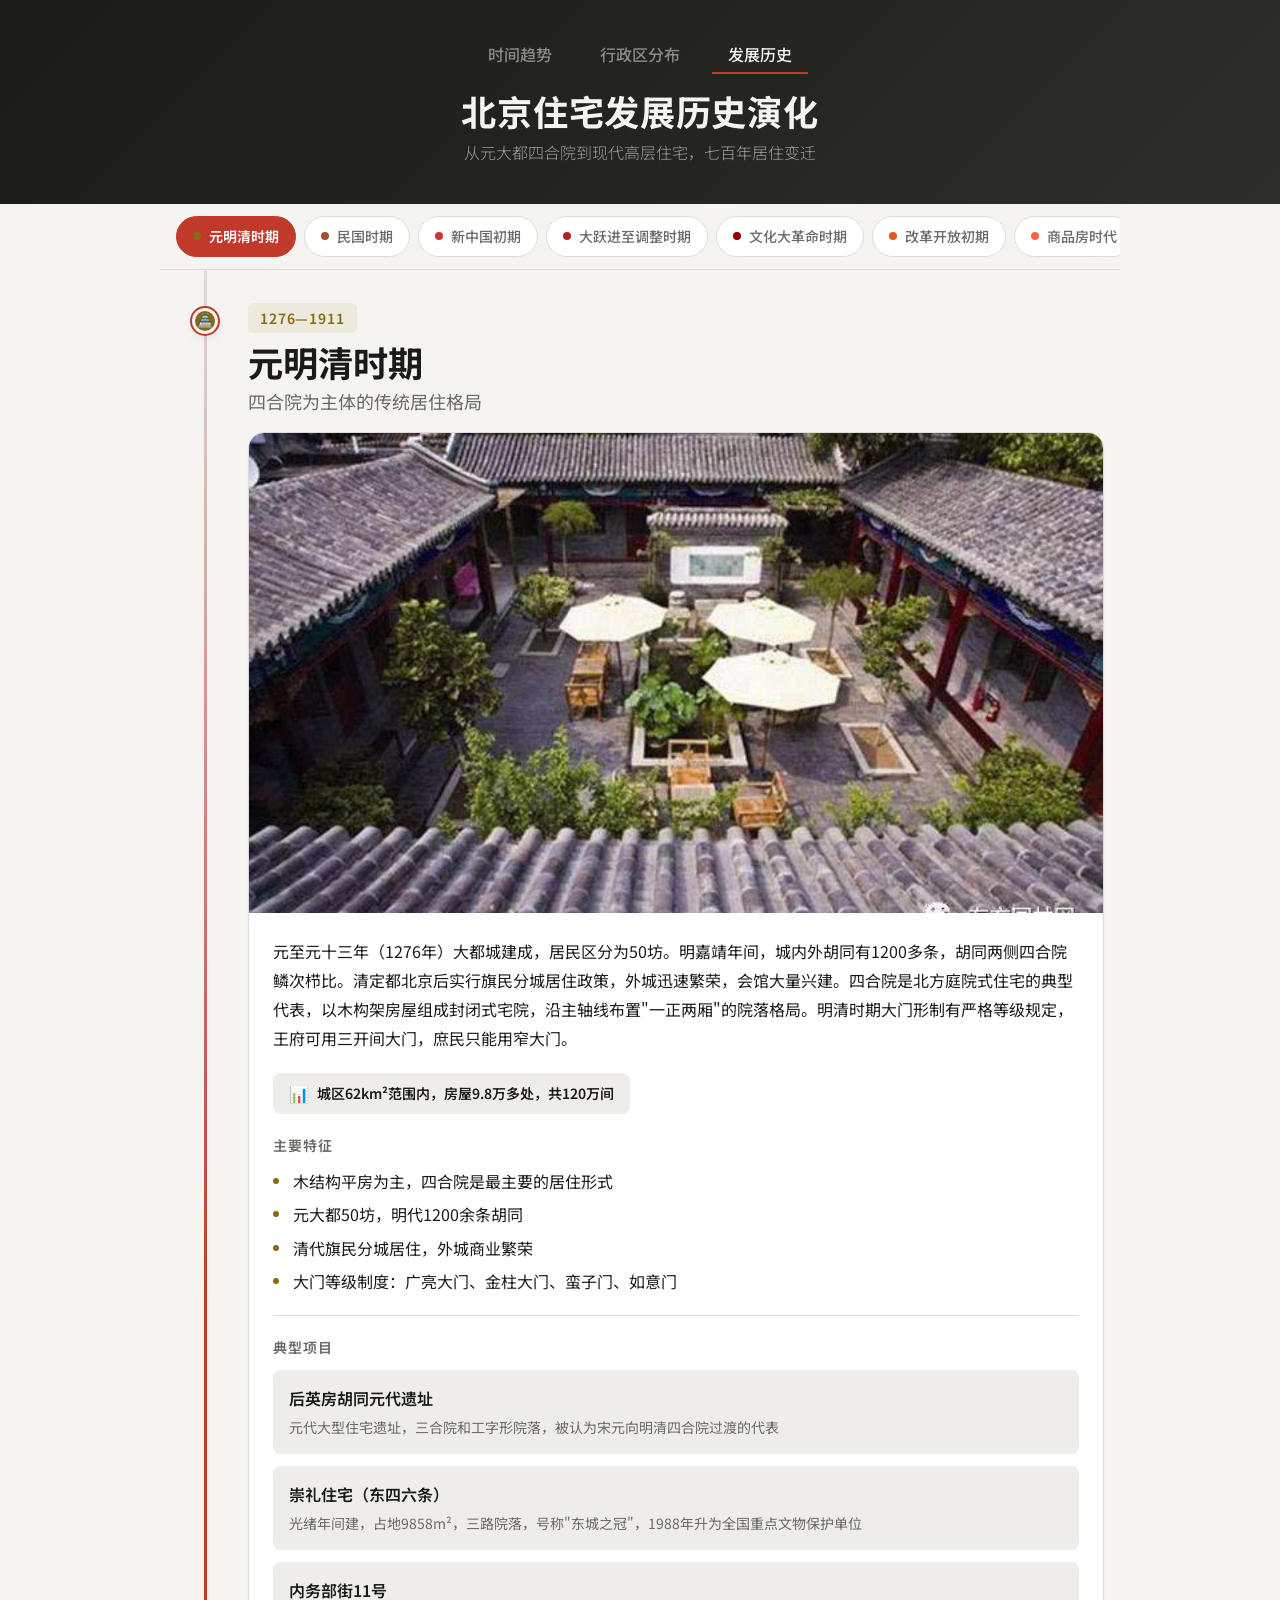
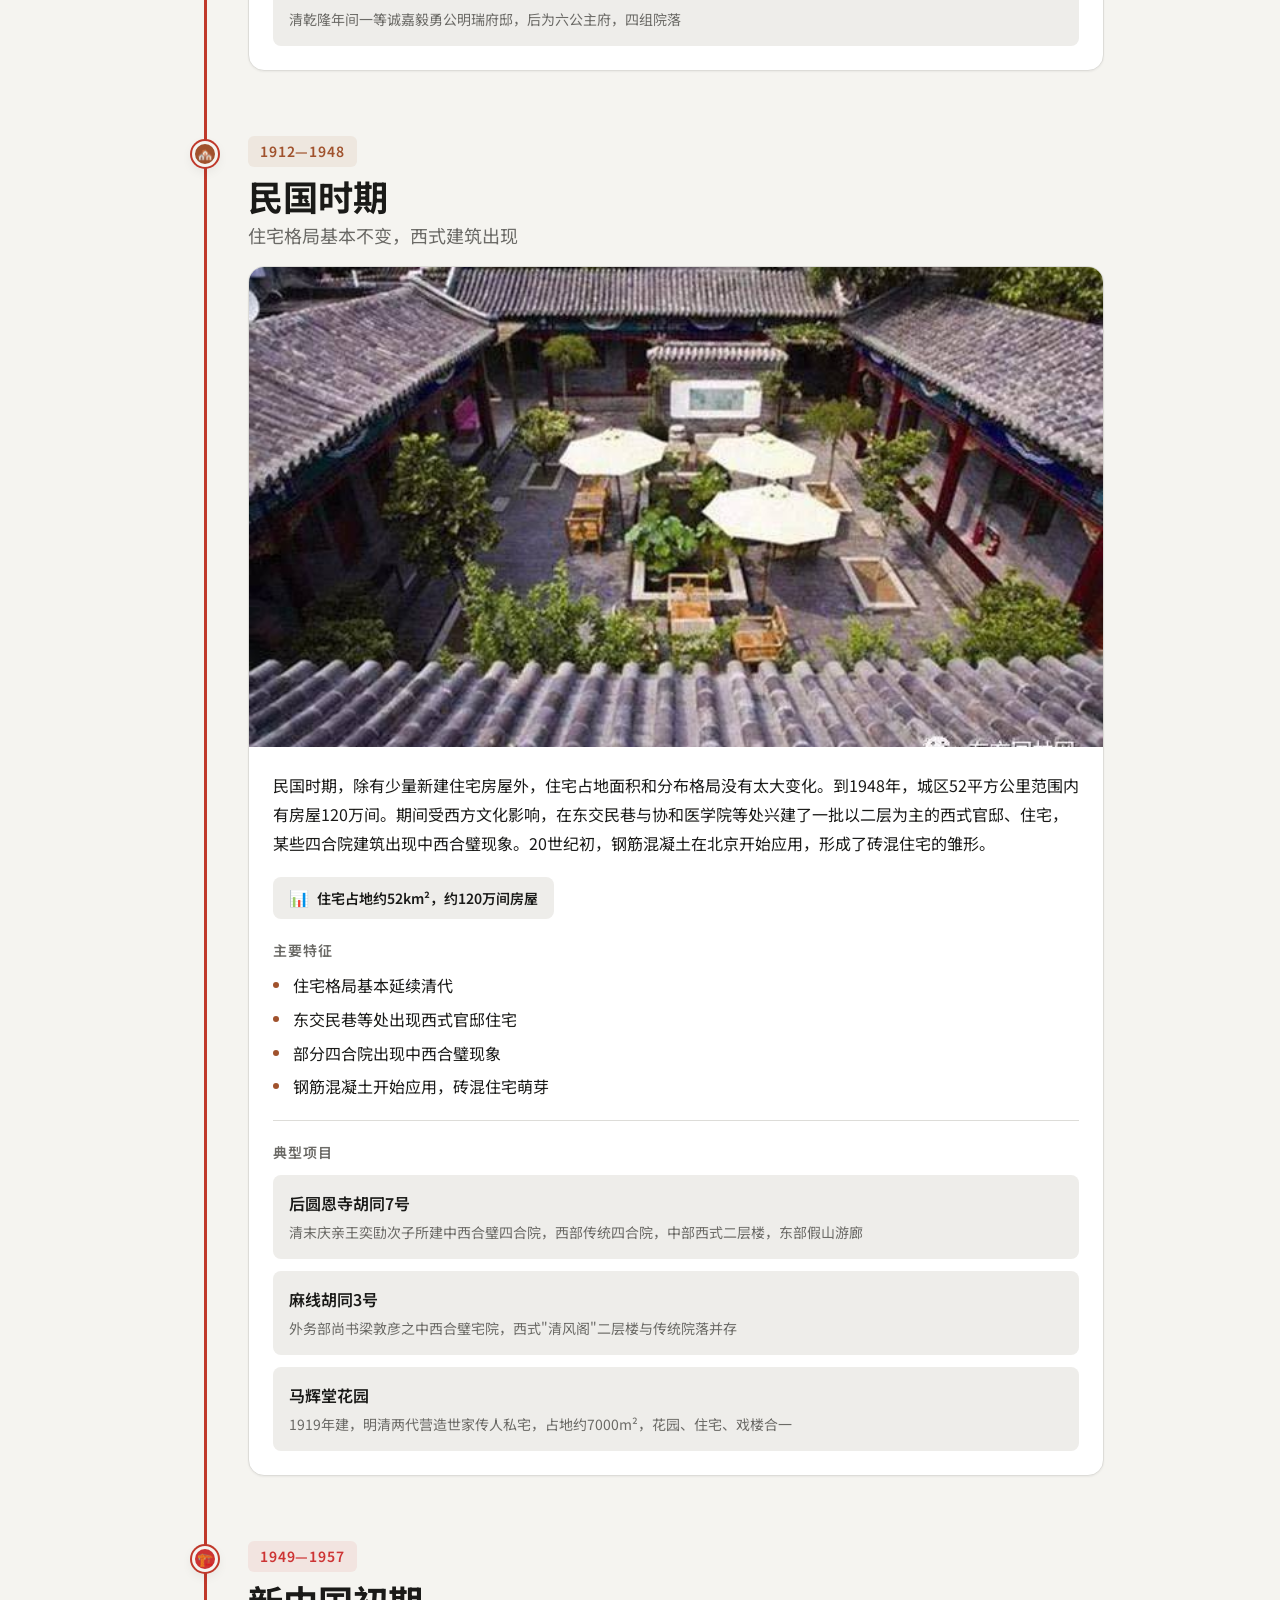
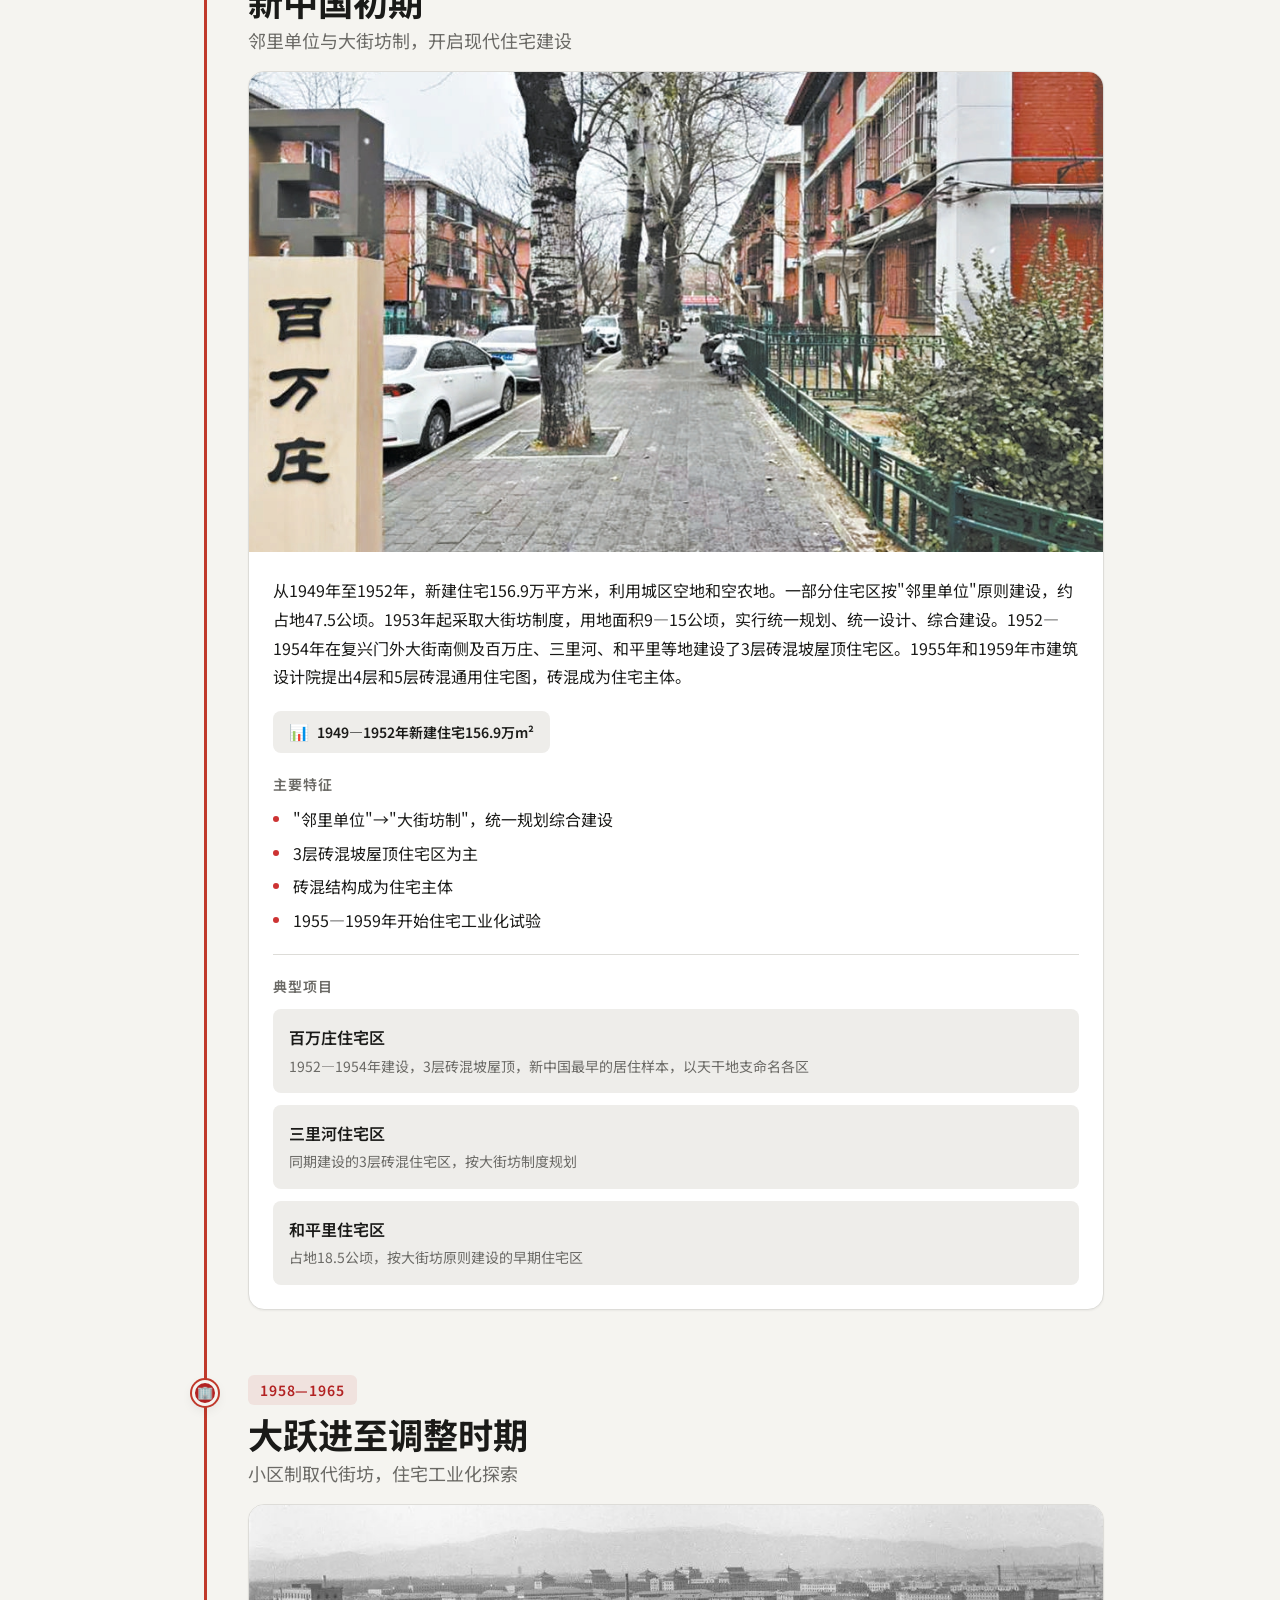
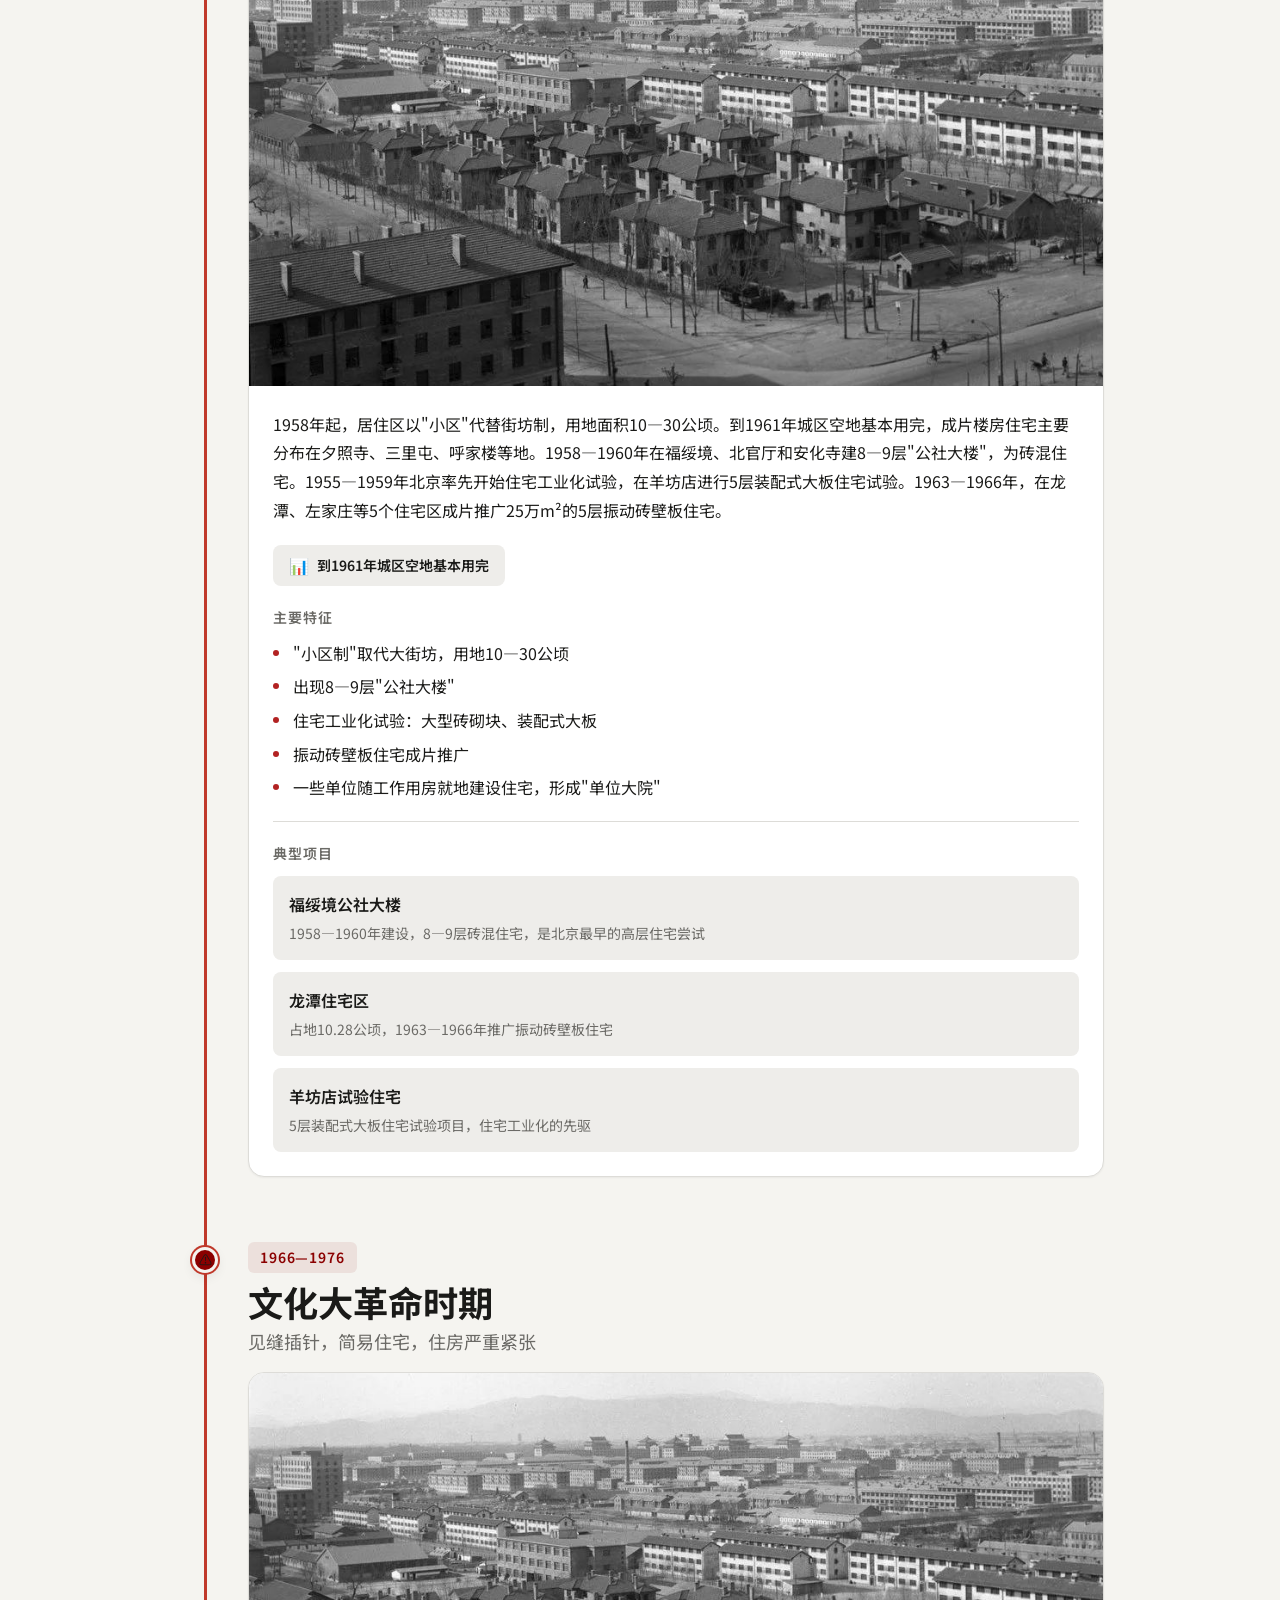
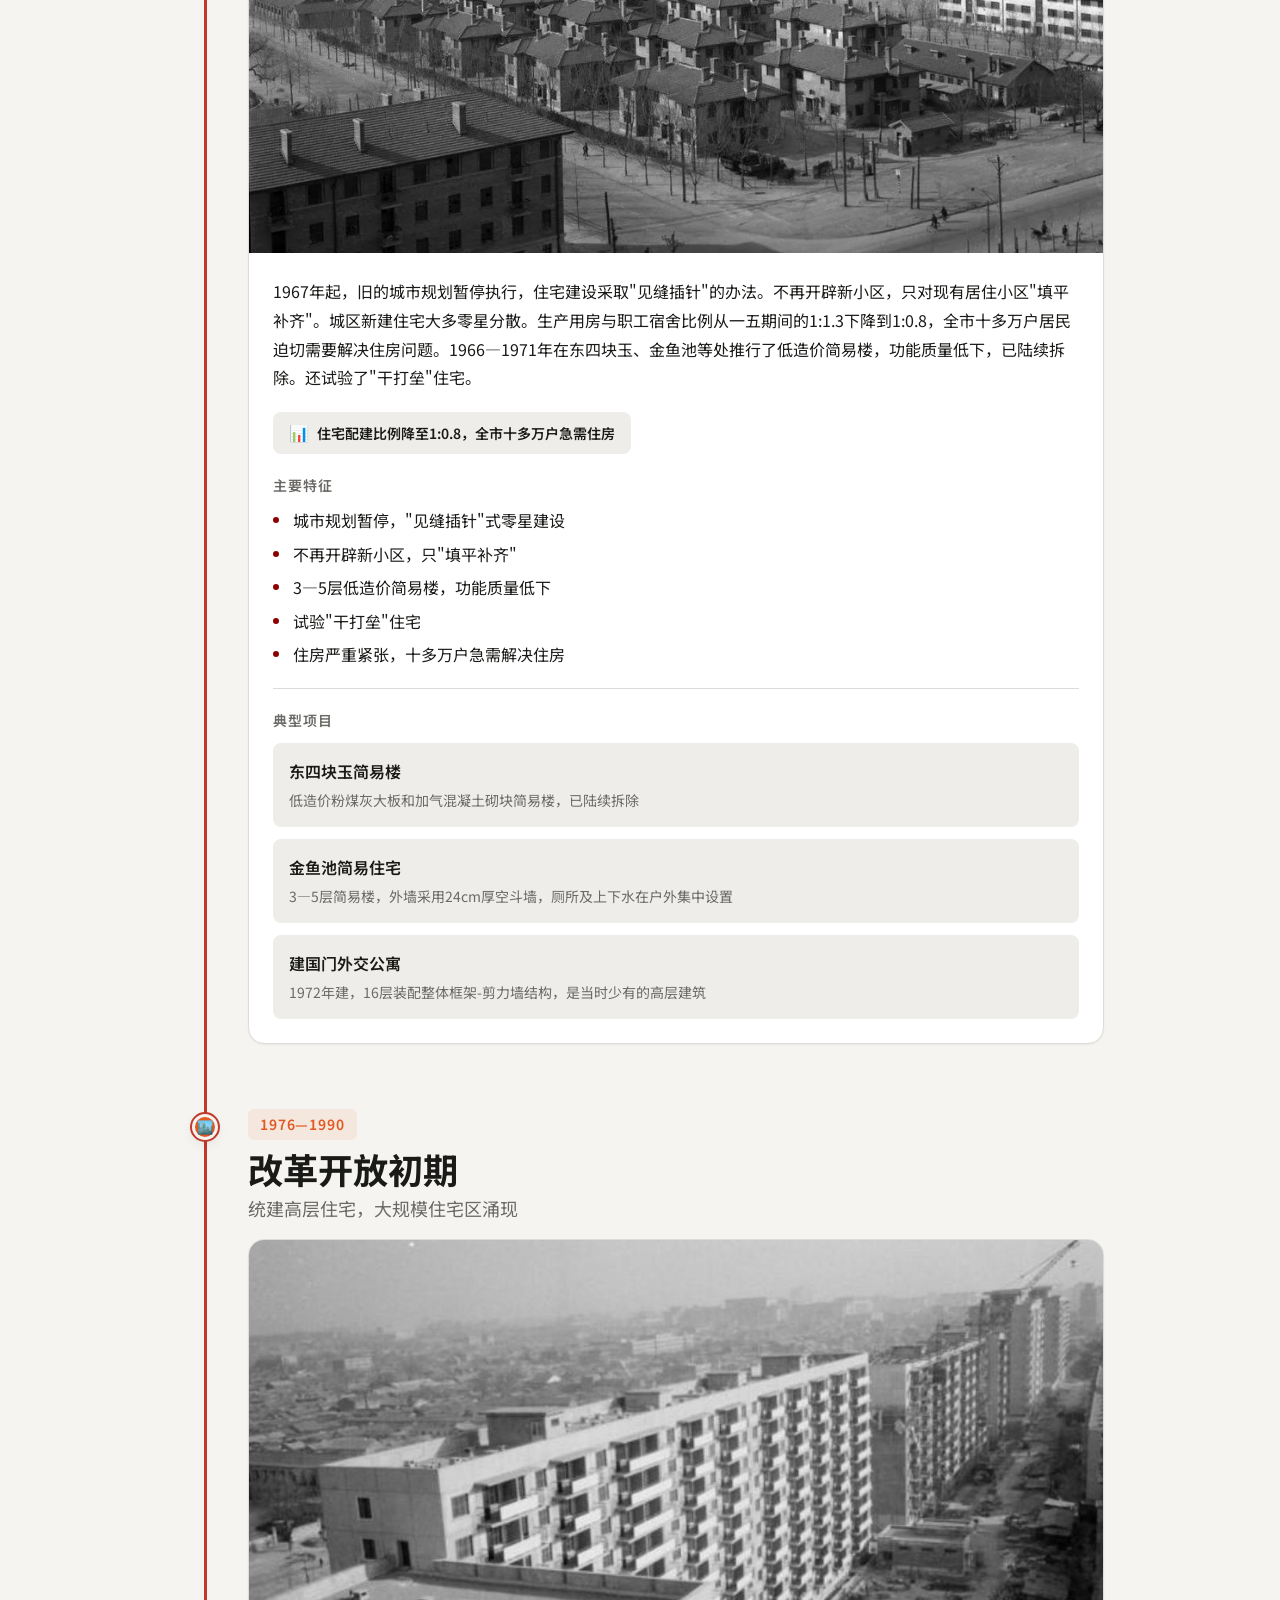
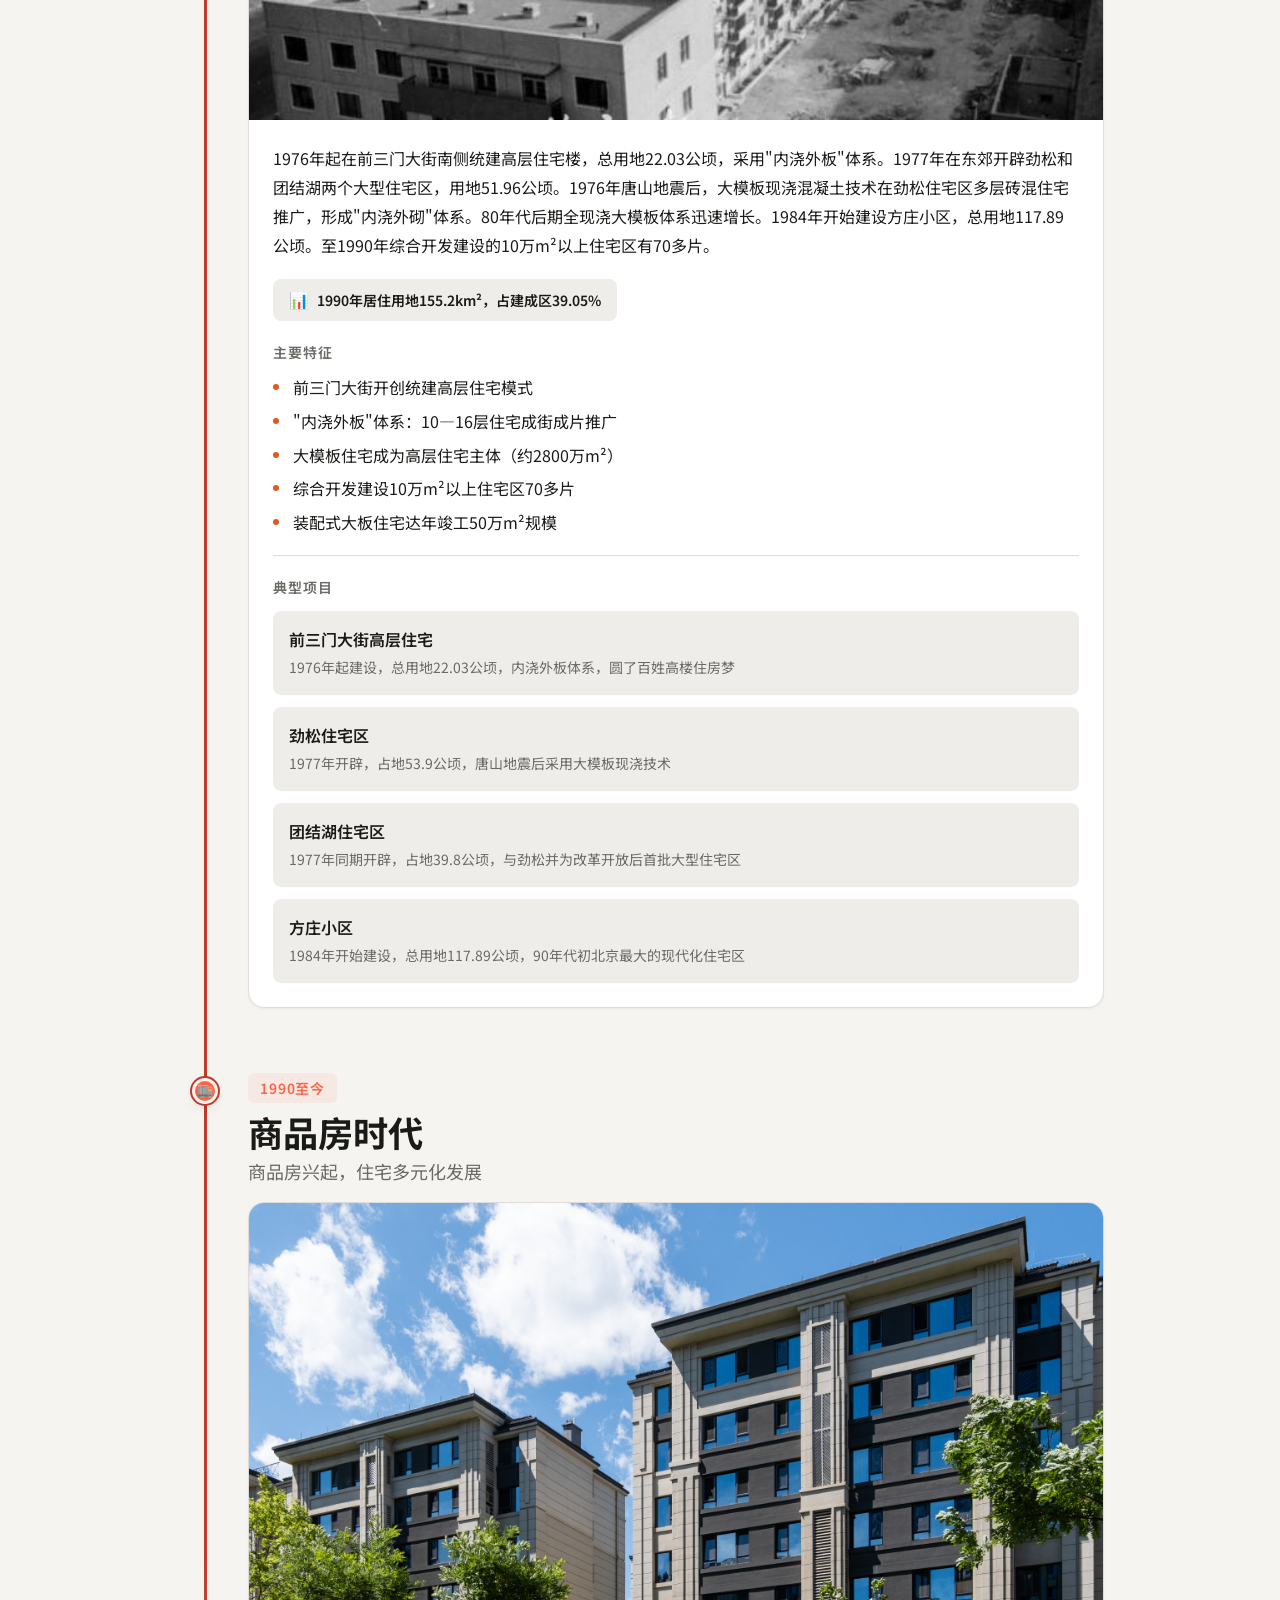
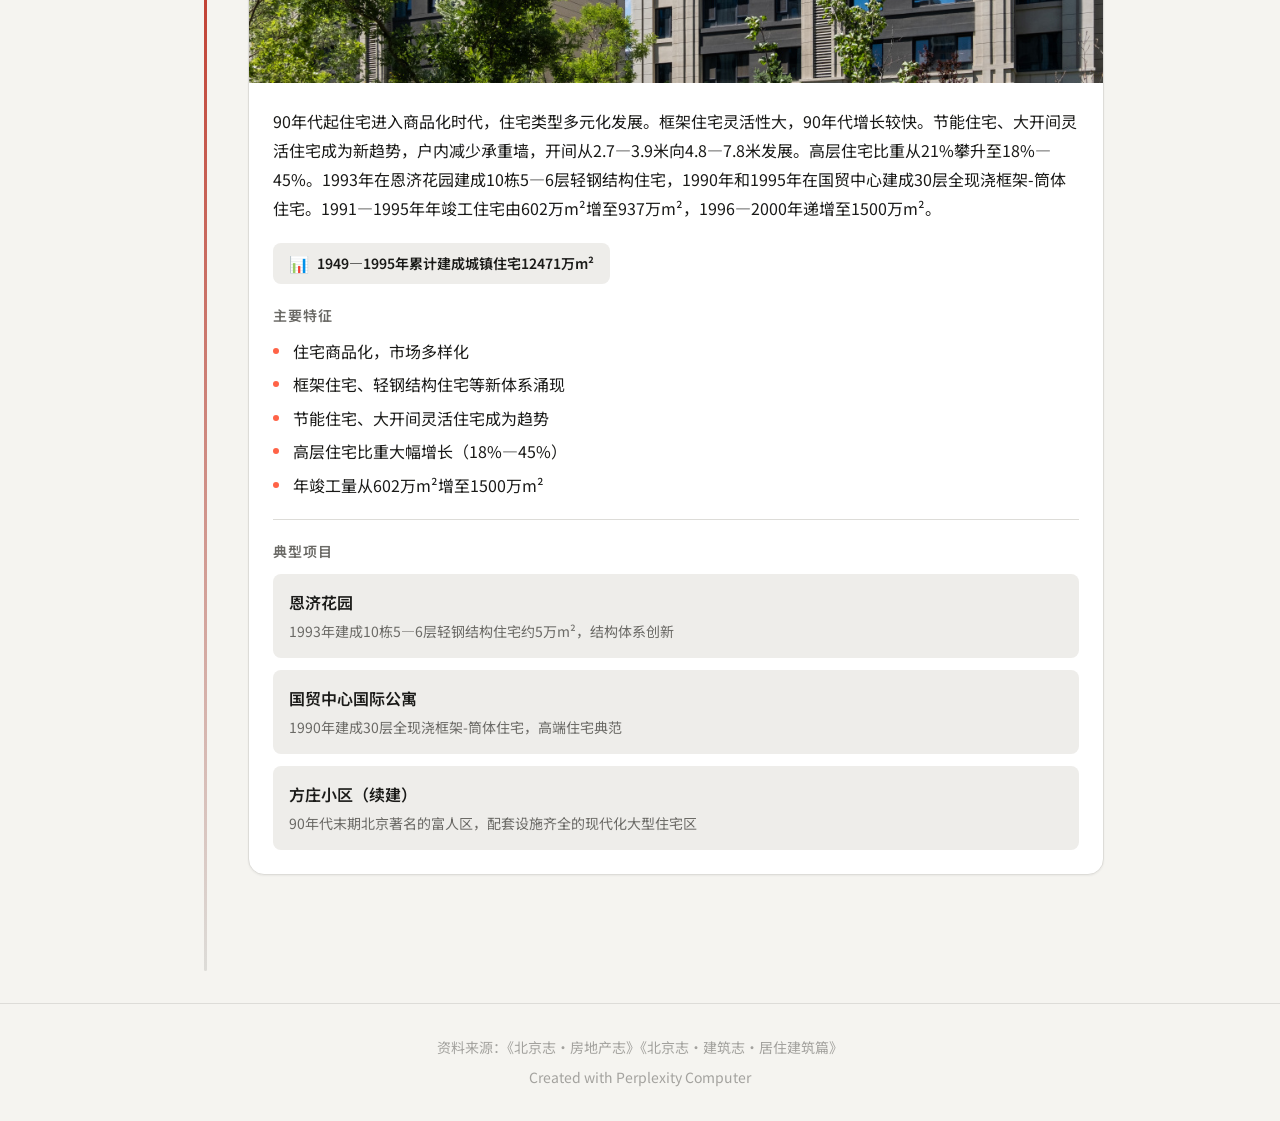
==== history.html @ 3bebd064 "添加住宅发展历史演化时间轴页面 - 新增 history.html: 动态时间轴展示北京住宅七大历史时期 - 新增 history-style.css/history-app.js: 页面样式与交互逻" ====
<!DOCTYPE html>
<html lang="zh-CN" data-theme="light">
<head>
<!--
   ______                            __
  / ____/___  ____ ___  ____  __  __/ /____  _____
 / /   / __ \/ __ `__ \/ __ \/ / / / __/ _ \/ ___/
/ /___/ /_/ / / / / / / /_/ / /_/ / /_/  __/ /
\____/\____/_/ /_/ /_/ .___/\__,_/\__/\___/_/
                    /_/
        Created with Perplexity Computer
        https://www.perplexity.ai/computer
-->
<meta name="generator" content="Perplexity Computer">
<meta name="author" content="Perplexity Computer">
<meta property="og:see_also" content="https://www.perplexity.ai/computer">
<link rel="author" href="https://www.perplexity.ai/computer">
<meta charset="UTF-8">
<meta name="viewport" content="width=device-width, initial-scale=1.0">
<title>北京住宅发展历史演化</title>
<link rel="preconnect" href="https://fonts.googleapis.com">
<link rel="preconnect" href="https://fonts.gstatic.com" crossorigin>
<link href="https://fonts.googleapis.com/css2?family=Noto+Sans+SC:wght@300;400;500;600;700&display=swap" rel="stylesheet">
<link rel="stylesheet" href="./history-style.css">
</head>
<body>

<header class="site-header">
  <div class="header-inner">
    <nav class="nav-bar">
      <a href="./index.html" class="nav-link">时间趋势</a>
      <a href="./map.html" class="nav-link">行政区分布</a>
      <a href="./history.html" class="nav-link active">发展历史</a>
    </nav>
    <h1 class="site-title">北京住宅发展历史演化</h1>
    <p class="site-subtitle">从元大都四合院到现代高层住宅，七百年居住变迁</p>
  </div>
</header>

<main class="main-content">
  <!-- Period Navigation -->
  <nav class="period-nav" id="periodNav">
    <div class="period-nav-inner" id="periodNavInner"></div>
  </nav>

  <!-- Timeline -->
  <section class="timeline" id="timeline"></section>
</main>

<footer class="site-footer">
  <p>资料来源：《北京志·房地产志》《北京志·建筑志·居住建筑篇》</p>
  <a href="https://www.perplexity.ai/computer" target="_blank" rel="noopener noreferrer">
    Created with Perplexity Computer
  </a>
</footer>

<script src="./history-app.js"></script>
</body>
</html>
---- history-style.css ----
/* === Design Tokens === */
:root {
  --text-xs:   clamp(0.75rem,  0.7rem  + 0.25vw, 0.875rem);
  --text-sm:   clamp(0.875rem, 0.8rem  + 0.35vw, 1rem);
  --text-base: clamp(1rem,     0.95rem + 0.25vw, 1.125rem);
  --text-lg:   clamp(1.125rem, 1rem    + 0.75vw, 1.5rem);
  --text-xl:   clamp(1.5rem,   1.2rem  + 1.25vw, 2.25rem);
  --text-2xl:  clamp(2rem,     1.2rem  + 2.5vw,  3.5rem);

  --space-1:  0.25rem; --space-2:  0.5rem; --space-3:  0.75rem;
  --space-4:  1rem; --space-5:  1.25rem; --space-6:  1.5rem;
  --space-8:  2rem; --space-10: 2.5rem; --space-12: 3rem;
  --space-16: 4rem; --space-20: 5rem;

  --font-body: 'Noto Sans SC', 'PingFang SC', 'Microsoft YaHei', sans-serif;
  --radius-sm: 0.375rem; --radius-md: 0.5rem; --radius-lg: 0.75rem; --radius-xl: 1rem;
  --transition-interactive: 180ms cubic-bezier(0.16, 1, 0.3, 1);
  --shadow-sm: 0 1px 2px rgba(0,0,0,0.05);
  --shadow-md: 0 4px 12px rgba(0,0,0,0.08);
  --shadow-lg: 0 12px 32px rgba(0,0,0,0.12);

  --color-bg: #f5f4f0;
  --color-surface: #ffffff;
  --color-surface-offset: #eeedea;
  --color-divider: #dddcd8;
  --color-border: #d0cfcb;
  --color-text: #1a1a18;
  --color-text-muted: #6b6a66;
  --color-text-faint: #a3a29e;
  --color-primary: #c0392b;
  --color-primary-hover: #a5311f;
  --color-primary-light: rgba(192, 57, 43, 0.08);
}

/* === Base === */
*, *::before, *::after { box-sizing: border-box; margin: 0; padding: 0; }
html { -webkit-font-smoothing: antialiased; text-rendering: optimizeLegibility; scroll-behavior: smooth; }
body {
  min-height: 100dvh; line-height: 1.6;
  font-family: var(--font-body); font-size: var(--text-base);
  color: var(--color-text); background: var(--color-bg);
}
h1,h2,h3,h4 { text-wrap: balance; line-height: 1.2; }
p { text-wrap: pretty; }
button { cursor: pointer; background: none; border: none; font: inherit; }
a { color: inherit; text-decoration: none; }
a, button { transition: color var(--transition-interactive), background var(--transition-interactive); }

/* === Header === */
.site-header {
  background: linear-gradient(135deg, #1a1a18 0%, #2d2d2a 100%);
  color: #f5f4f0;
  padding: clamp(var(--space-6), 3vw, var(--space-10)) var(--space-6);
  text-align: center;
}
.header-inner { max-width: 1200px; margin: 0 auto; }
.site-title { font-size: var(--text-xl); font-weight: 700; letter-spacing: 0.02em; margin-bottom: var(--space-2); }
.site-subtitle { font-size: var(--text-sm); color: rgba(245,244,240,0.6); font-weight: 300; }

/* Nav */
.nav-bar { display: flex; justify-content: center; gap: var(--space-4); margin-bottom: var(--space-4); }
.nav-link {
  font-size: var(--text-sm); font-weight: 500; padding: var(--space-1) var(--space-4);
  color: rgba(245,244,240,0.5); border-bottom: 2px solid transparent;
}
.nav-link:hover { color: rgba(245,244,240,0.8); }
.nav-link.active { color: #f5f4f0; border-bottom-color: var(--color-primary); }

/* === Main === */
.main-content { max-width: 960px; margin: 0 auto; padding: 0 var(--space-4) var(--space-8); }

/* === Period Navigation (Sticky) === */
.period-nav {
  position: sticky; top: 0; z-index: 100;
  background: rgba(245,244,240,0.92);
  backdrop-filter: blur(12px);
  -webkit-backdrop-filter: blur(12px);
  border-bottom: 1px solid var(--color-divider);
  padding: var(--space-3) 0;
  margin: 0 calc(-1 * var(--space-4));
  overflow-x: auto;
  -webkit-overflow-scrolling: touch;
  scrollbar-width: none;
}
.period-nav::-webkit-scrollbar { display: none; }
.period-nav-inner {
  display: flex; gap: var(--space-2);
  padding: 0 var(--space-4);
  min-width: max-content;
}
.period-chip {
  display: flex; align-items: center; gap: var(--space-2);
  padding: var(--space-2) var(--space-4);
  border-radius: 999px;
  font-size: var(--text-xs); font-weight: 500;
  white-space: nowrap;
  border: 1.5px solid var(--color-divider);
  background: var(--color-surface);
  color: var(--color-text-muted);
  transition: all 200ms ease;
  cursor: pointer;
  flex-shrink: 0;
}
.period-chip:hover {
  border-color: var(--color-border);
  color: var(--color-text);
}
.period-chip.active {
  border-color: var(--color-primary);
  background: var(--color-primary);
  color: #fff;
  font-weight: 600;
}
.period-chip .chip-dot {
  width: 8px; height: 8px; border-radius: 50%; flex-shrink: 0;
}
.period-chip.active .chip-dot { background: rgba(255,255,255,0.5); }

/* === Timeline === */
.timeline {
  position: relative;
  padding: var(--space-8) 0;
}
.timeline::before {
  content: '';
  position: absolute;
  left: 28px;
  top: 0; bottom: 0;
  width: 3px;
  background: linear-gradient(to bottom, var(--color-divider) 0%, var(--color-primary) 10%, var(--color-primary) 90%, var(--color-divider) 100%);
  border-radius: 2px;
}

/* Timeline Entry */
.timeline-entry {
  position: relative;
  padding-left: 72px;
  margin-bottom: var(--space-16);
  opacity: 0;
  transform: translateY(24px);
  transition: opacity 600ms ease, transform 600ms ease;
}
.timeline-entry.visible {
  opacity: 1;
  transform: translateY(0);
}

/* Timeline dot */
.timeline-dot {
  position: absolute;
  left: 16px; top: 6px;
  width: 26px; height: 26px;
  border-radius: 50%;
  border: 3px solid var(--color-bg);
  display: flex; align-items: center; justify-content: center;
  font-size: 13px;
  box-shadow: 0 0 0 2px var(--color-primary), var(--shadow-md);
  z-index: 2;
}

/* Period header */
.entry-header {
  margin-bottom: var(--space-4);
}
.entry-years {
  display: inline-block;
  font-size: var(--text-xs);
  font-weight: 600;
  letter-spacing: 0.06em;
  padding: var(--space-1) var(--space-3);
  border-radius: var(--radius-sm);
  margin-bottom: var(--space-2);
}
.entry-title {
  font-size: var(--text-xl);
  font-weight: 700;
  margin-bottom: var(--space-1);
  color: var(--color-text);
}
.entry-summary {
  font-size: var(--text-base);
  color: var(--color-text-muted);
  font-weight: 400;
}

/* Entry card */
.entry-card {
  background: var(--color-surface);
  border: 1px solid var(--color-divider);
  border-radius: var(--radius-xl);
  box-shadow: var(--shadow-sm);
  overflow: hidden;
  transition: box-shadow 300ms ease;
}
.entry-card:hover {
  box-shadow: var(--shadow-md);
}

/* Image */
.entry-image {
  width: 100%;
  aspect-ratio: 16 / 9;
  object-fit: cover;
  display: block;
  background: var(--color-surface-offset);
}

/* Card body */
.entry-body {
  padding: var(--space-6);
}
.entry-description {
  font-size: var(--text-sm);
  line-height: 1.8;
  color: var(--color-text);
  margin-bottom: var(--space-5);
}

/* Stats badge */
.entry-stats {
  display: inline-flex;
  align-items: center;
  gap: var(--space-2);
  padding: var(--space-2) var(--space-4);
  background: var(--color-surface-offset);
  border-radius: var(--radius-md);
  font-size: var(--text-xs);
  font-weight: 600;
  color: var(--color-text);
  margin-bottom: var(--space-5);
  font-variant-numeric: tabular-nums;
}
.stats-icon {
  font-size: var(--text-sm);
}

/* Features */
.entry-features {
  margin-bottom: var(--space-5);
}
.features-title {
  font-size: var(--text-xs);
  font-weight: 600;
  text-transform: uppercase;
  letter-spacing: 0.06em;
  color: var(--color-text-muted);
  margin-bottom: var(--space-3);
}
.features-list {
  list-style: none;
  display: flex;
  flex-direction: column;
  gap: var(--space-2);
}
.features-list li {
  font-size: var(--text-sm);
  color: var(--color-text);
  padding-left: var(--space-5);
  position: relative;
  line-height: 1.6;
}
.features-list li::before {
  content: '';
  position: absolute;
  left: 0; top: 9px;
  width: 6px; height: 6px;
  border-radius: 50%;
}

/* Projects */
.entry-projects {
  border-top: 1px solid var(--color-divider);
  padding-top: var(--space-5);
}
.projects-title {
  font-size: var(--text-xs);
  font-weight: 600;
  text-transform: uppercase;
  letter-spacing: 0.06em;
  color: var(--color-text-muted);
  margin-bottom: var(--space-3);
}
.project-cards {
  display: grid;
  gap: var(--space-3);
}
.project-card {
  padding: var(--space-4);
  background: var(--color-surface-offset);
  border-radius: var(--radius-md);
  transition: background 200ms ease;
}
.project-card:hover {
  background: var(--color-primary-light);
}
.project-name {
  font-size: var(--text-sm);
  font-weight: 600;
  color: var(--color-text);
  margin-bottom: var(--space-1);
}
.project-desc {
  font-size: var(--text-xs);
  color: var(--color-text-muted);
  line-height: 1.6;
}

/* === Footer === */
.site-footer {
  text-align: center; padding: var(--space-8) var(--space-4);
  border-top: 1px solid var(--color-divider);
  font-size: var(--text-xs); color: var(--color-text-faint);
}
.site-footer a { color: var(--color-text-faint); text-decoration: none; display: inline-block; margin-top: var(--space-2); }
.site-footer a:hover { color: var(--color-primary); }

/* === Responsive === */
@media (max-width: 640px) {
  .timeline::before { left: 18px; }
  .timeline-entry { padding-left: 52px; }
  .timeline-dot { left: 6px; width: 24px; height: 24px; font-size: 11px; }
  .entry-title { font-size: var(--text-lg); }
  .entry-body { padding: var(--space-4); }
  .entry-image { aspect-ratio: 4 / 3; }
}
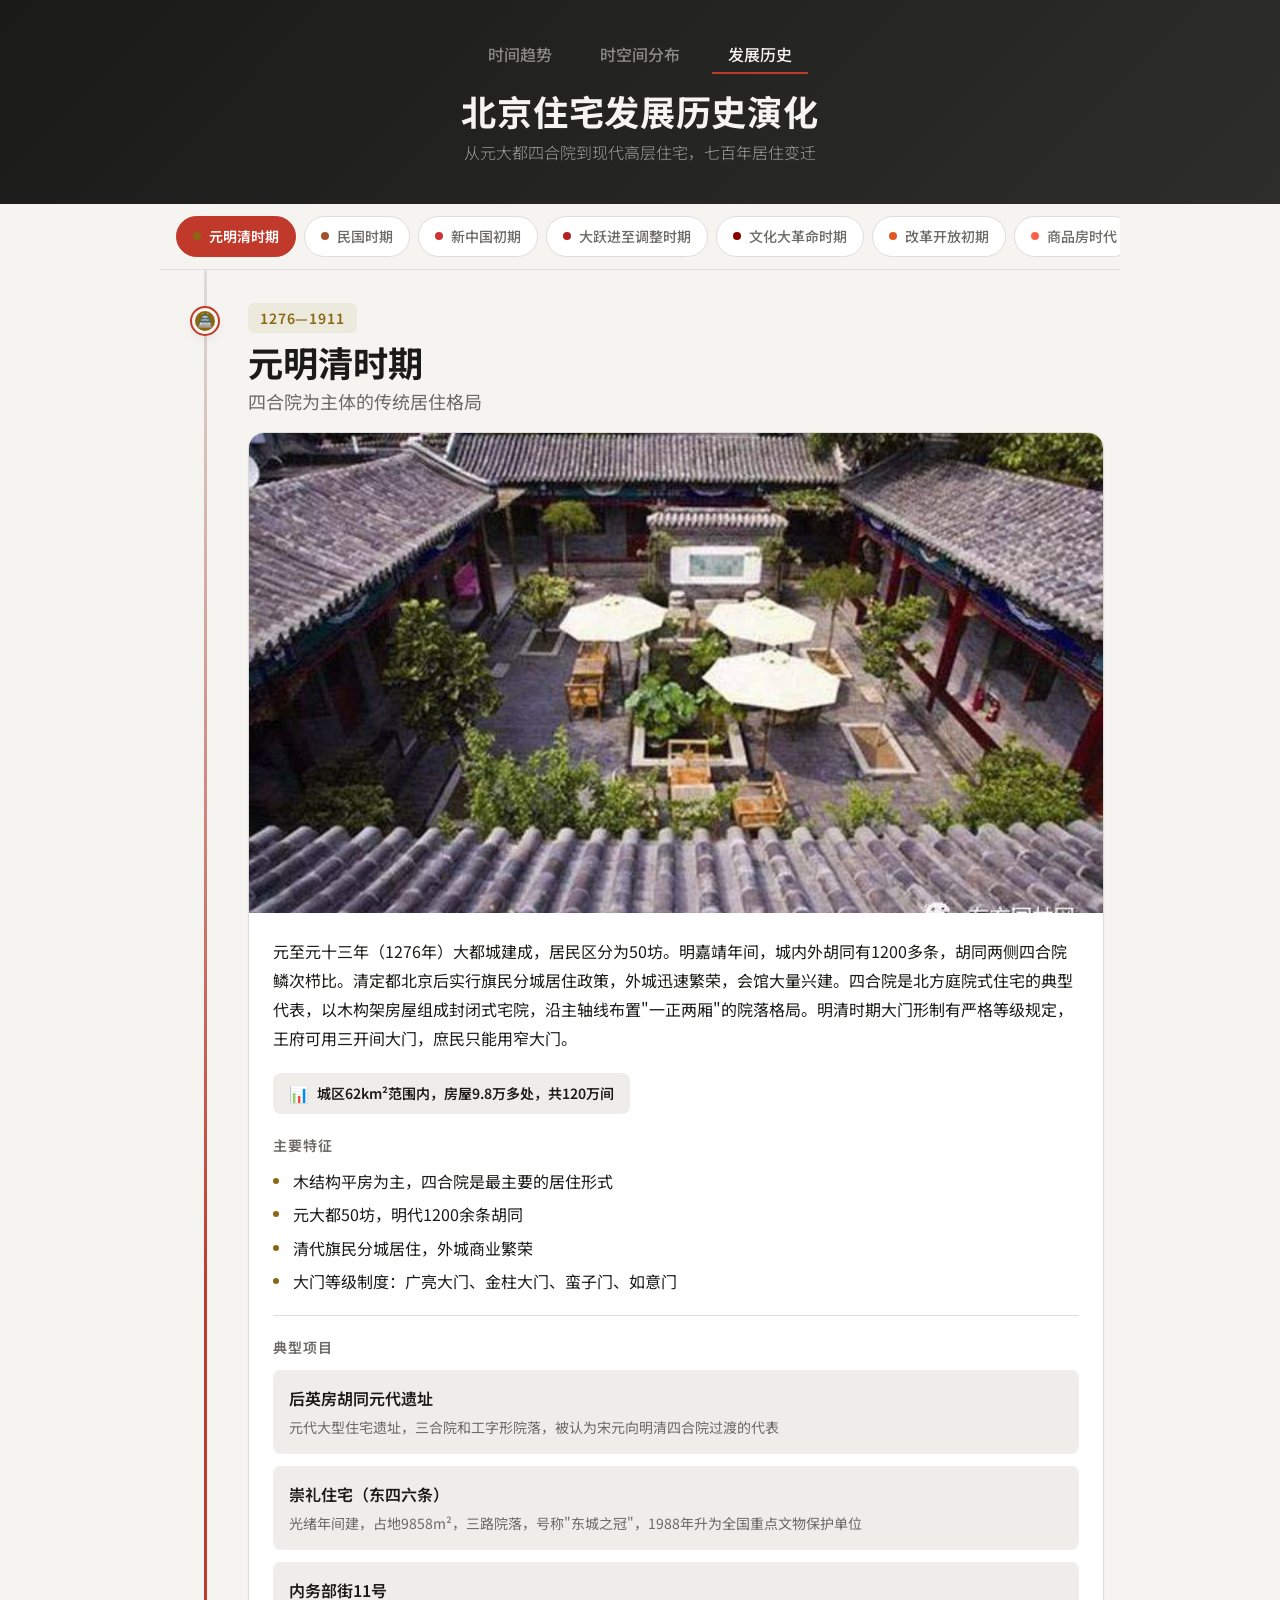
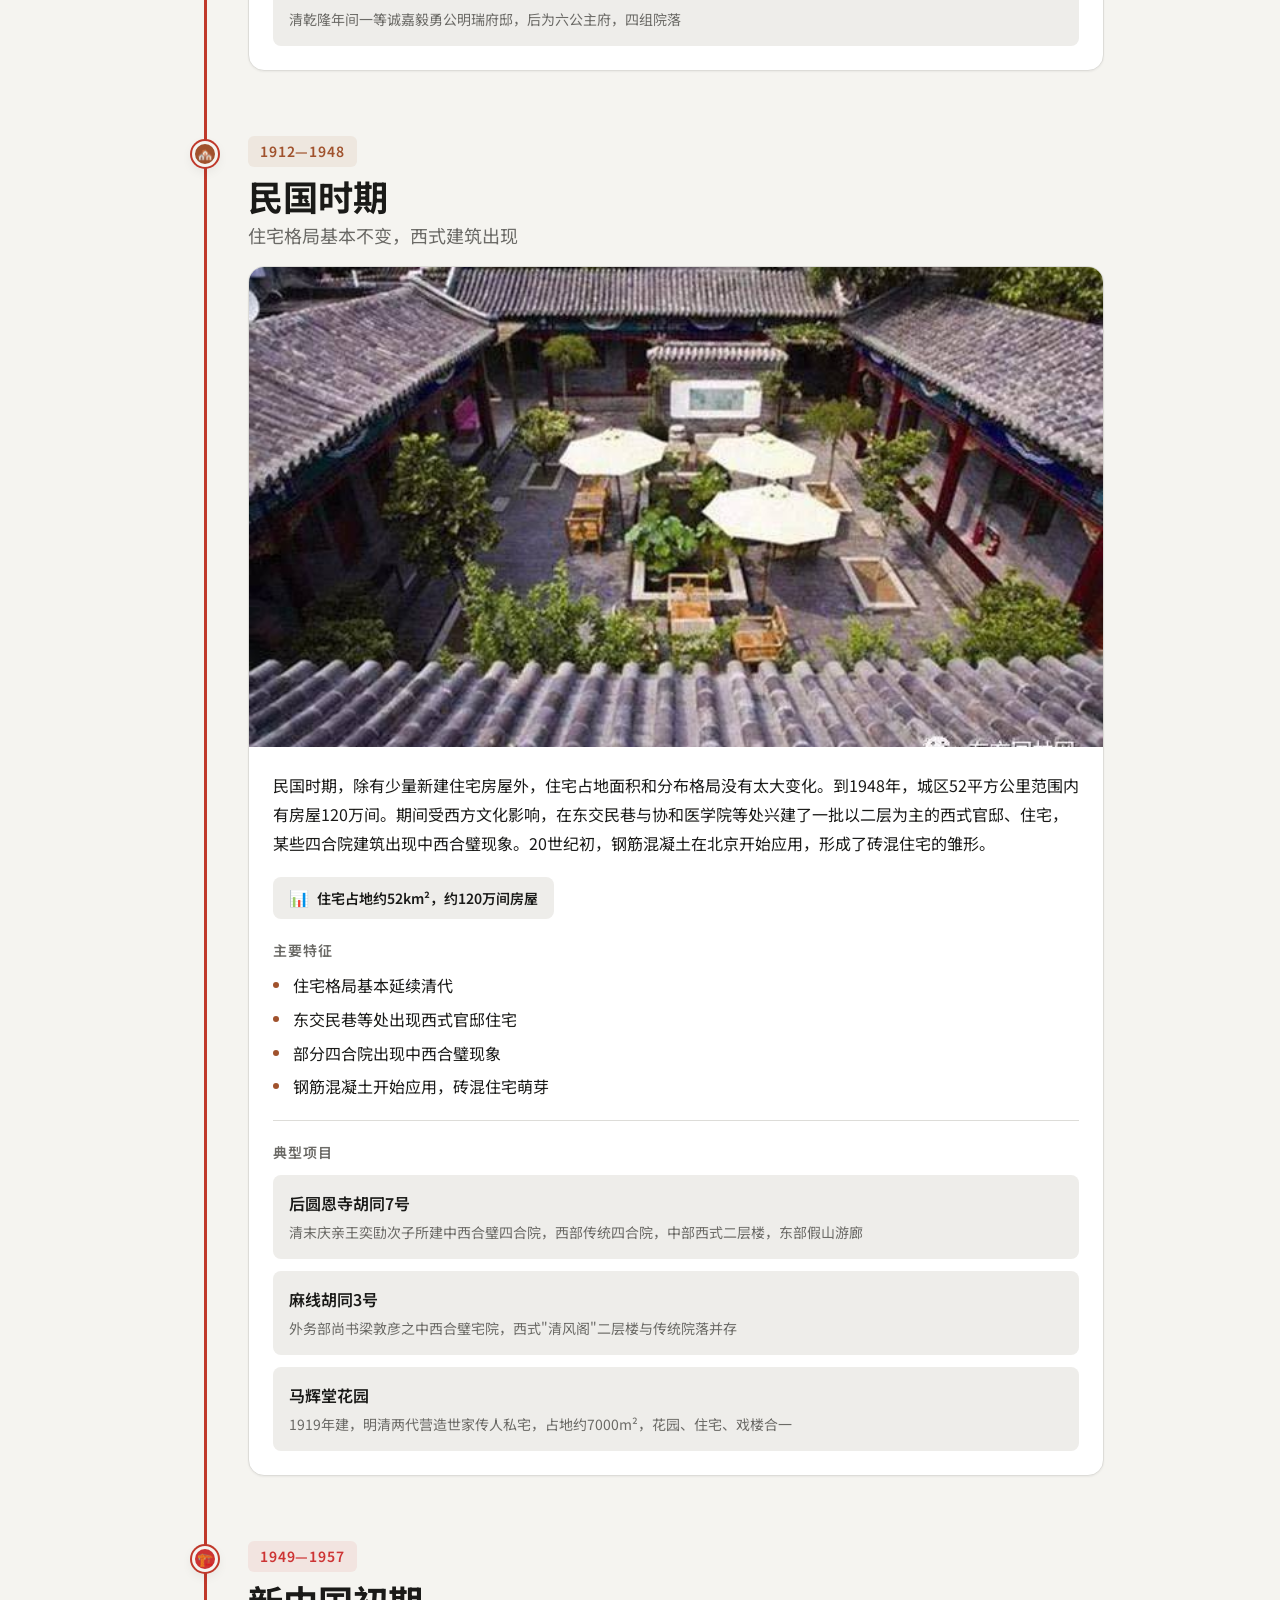
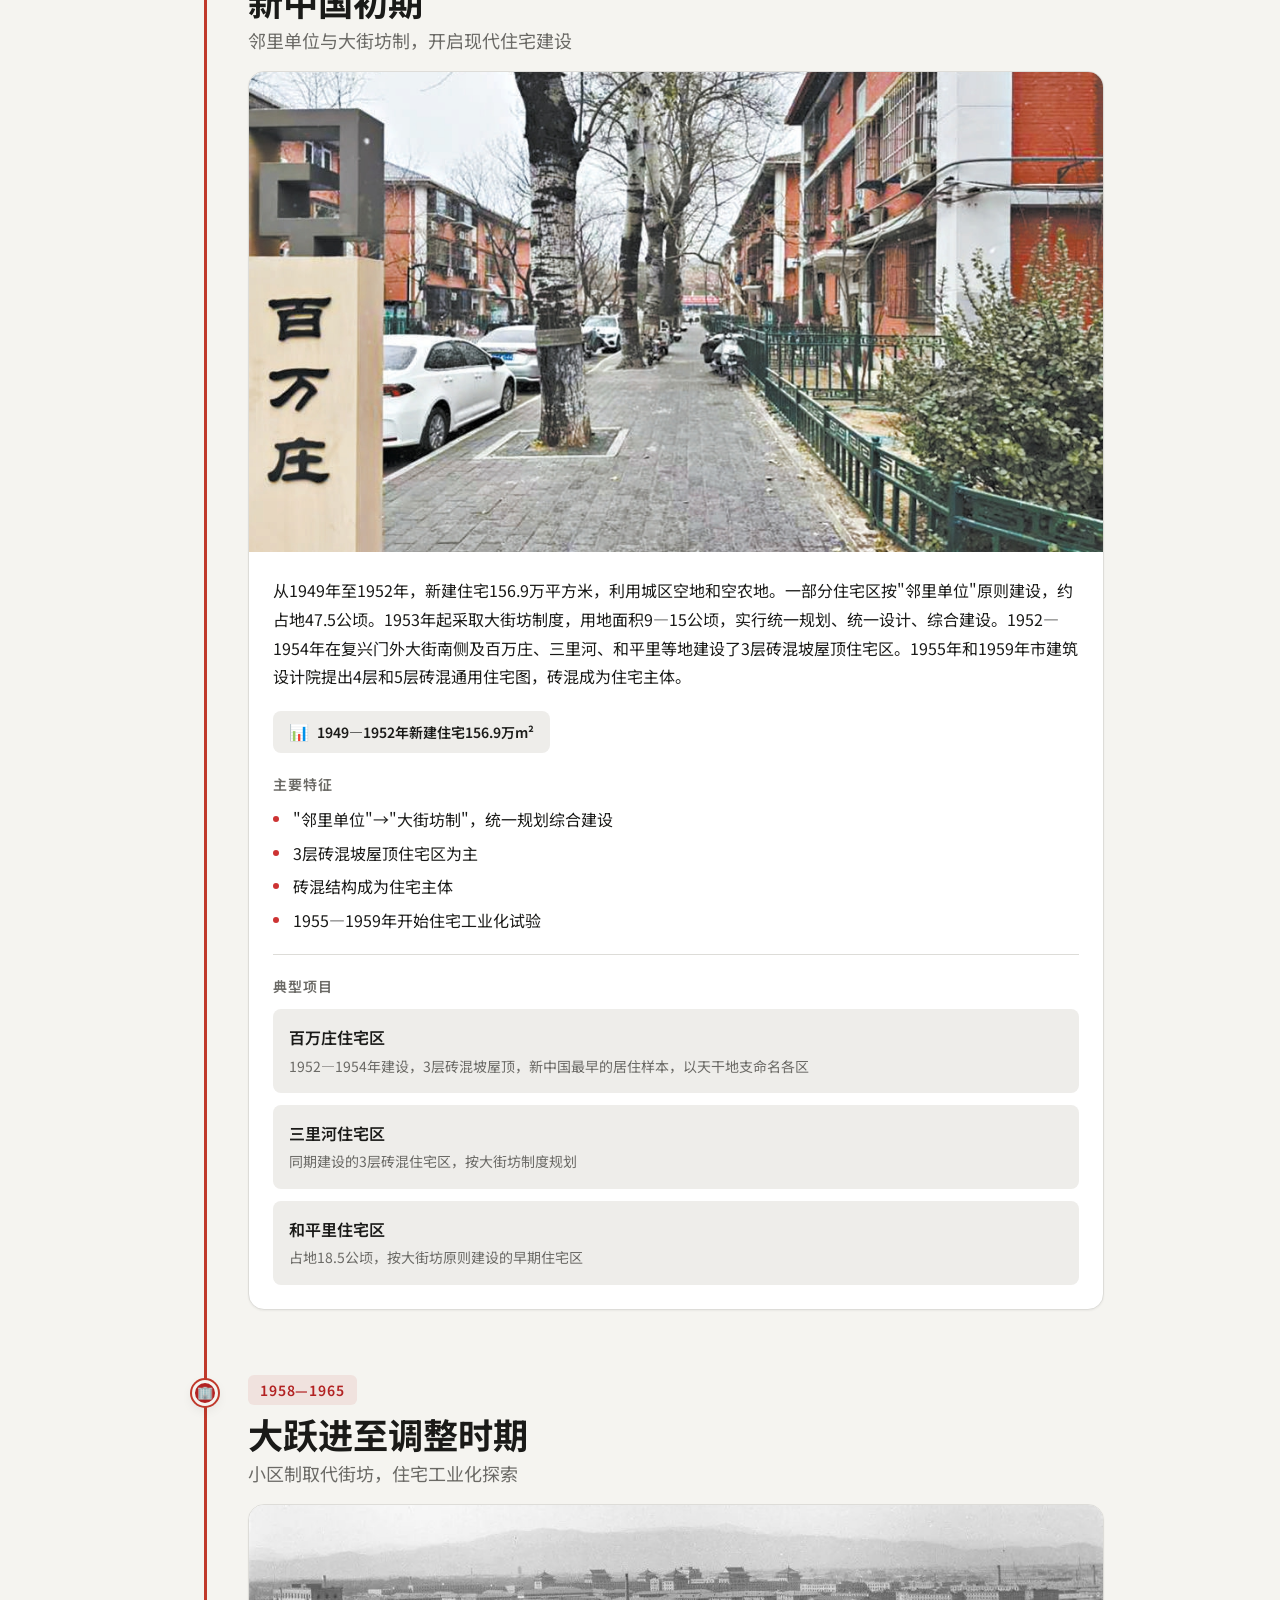
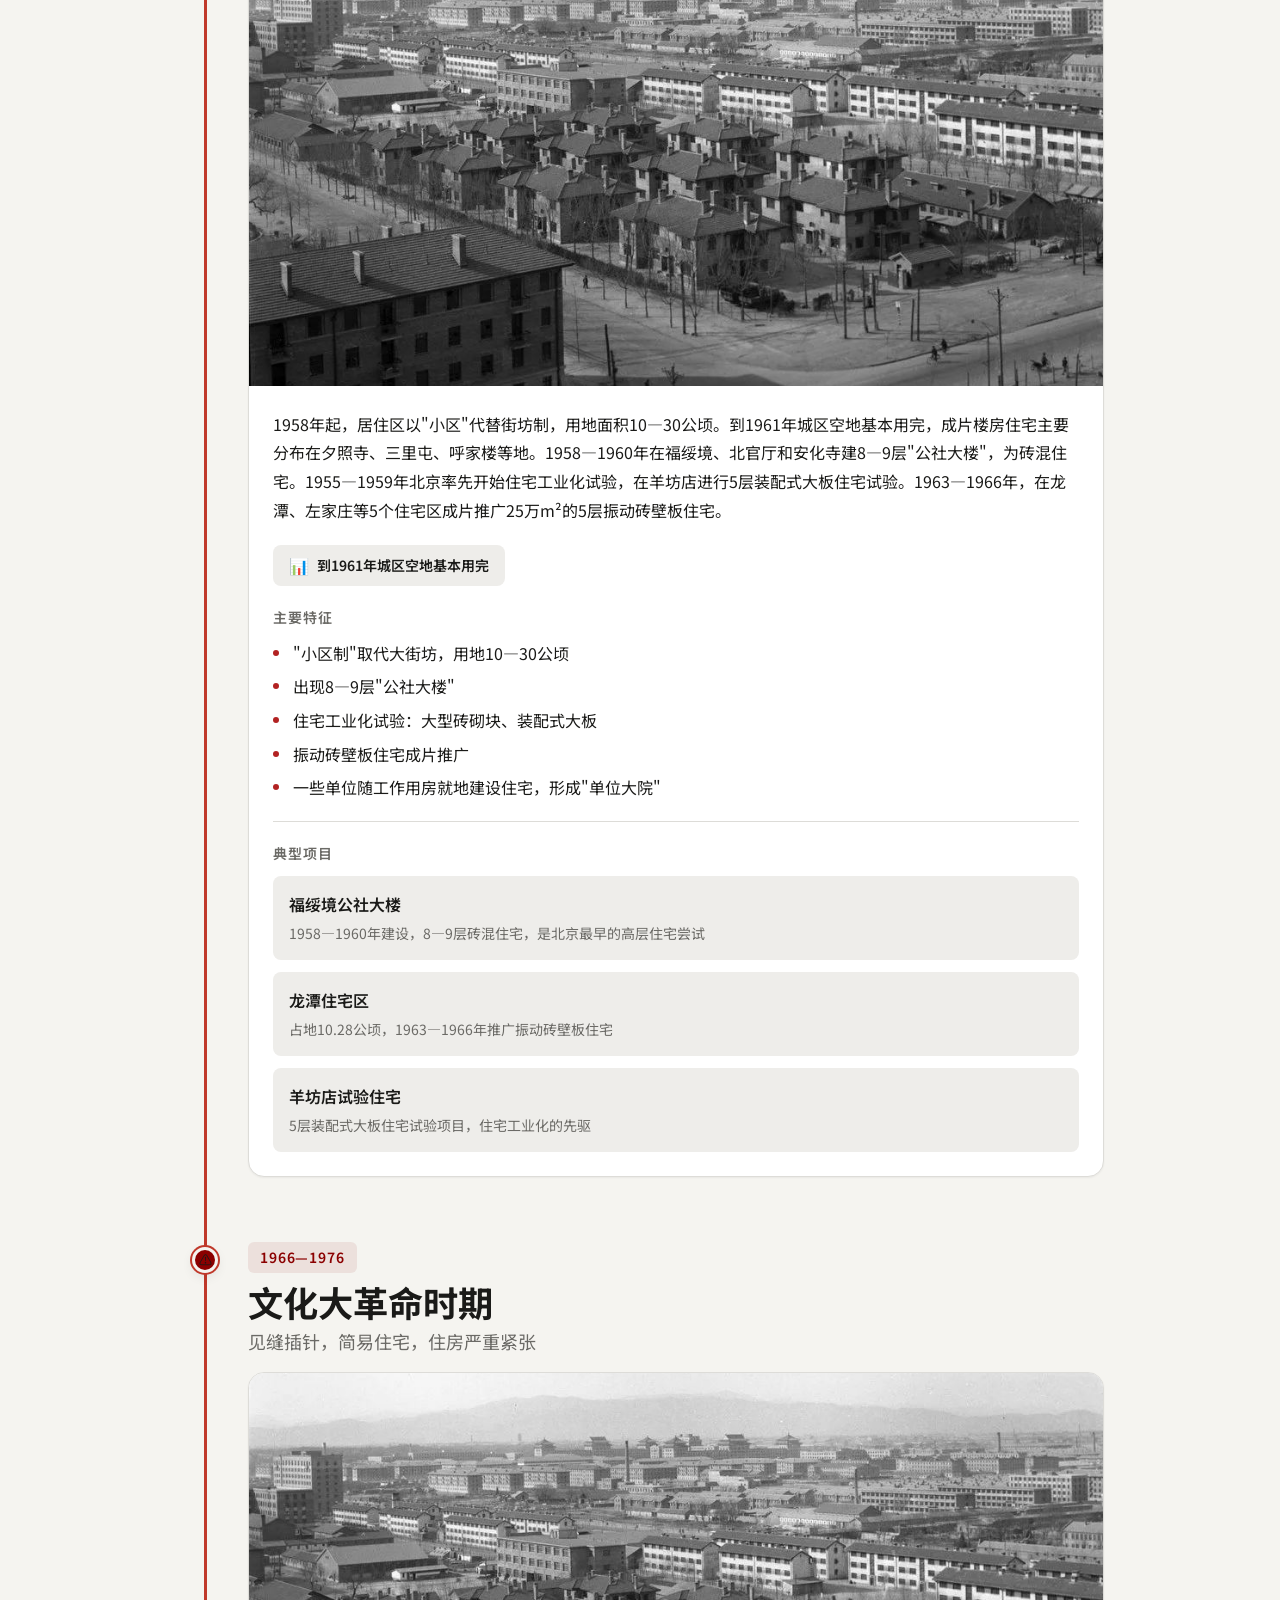
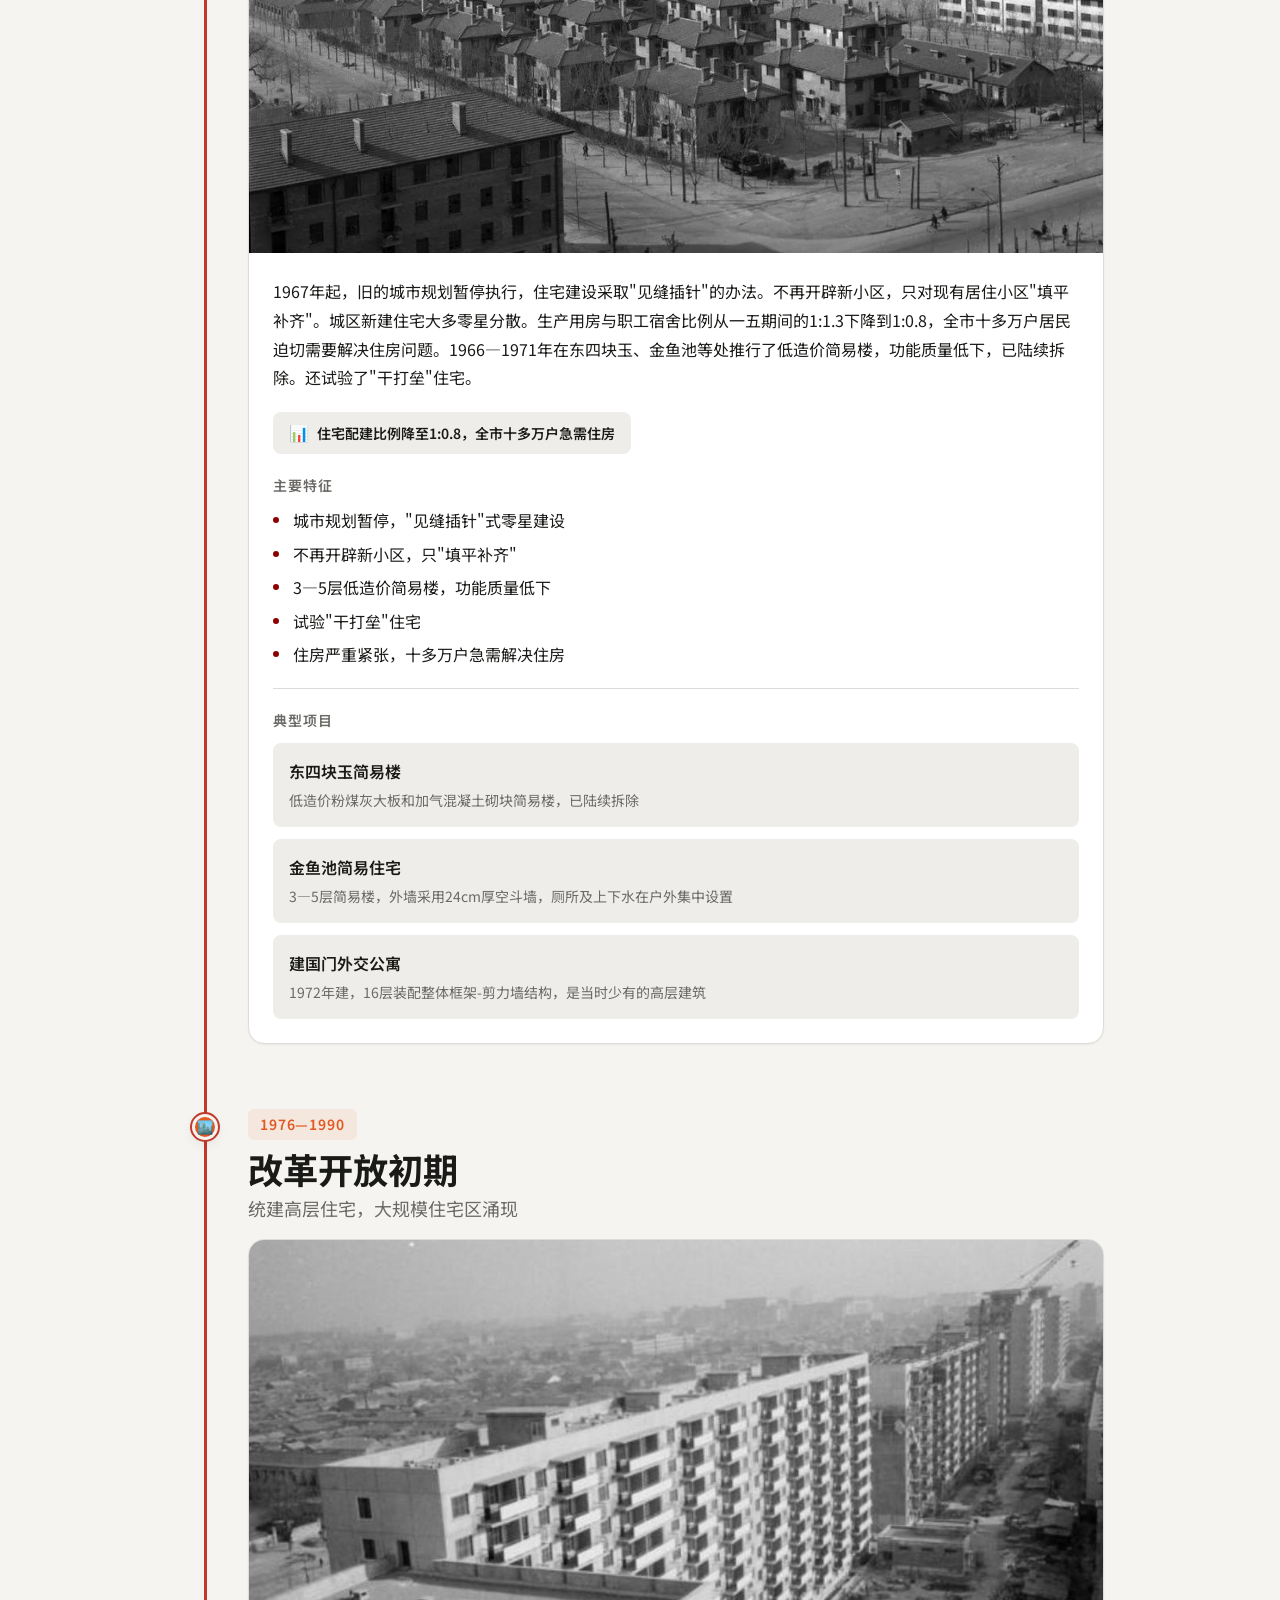
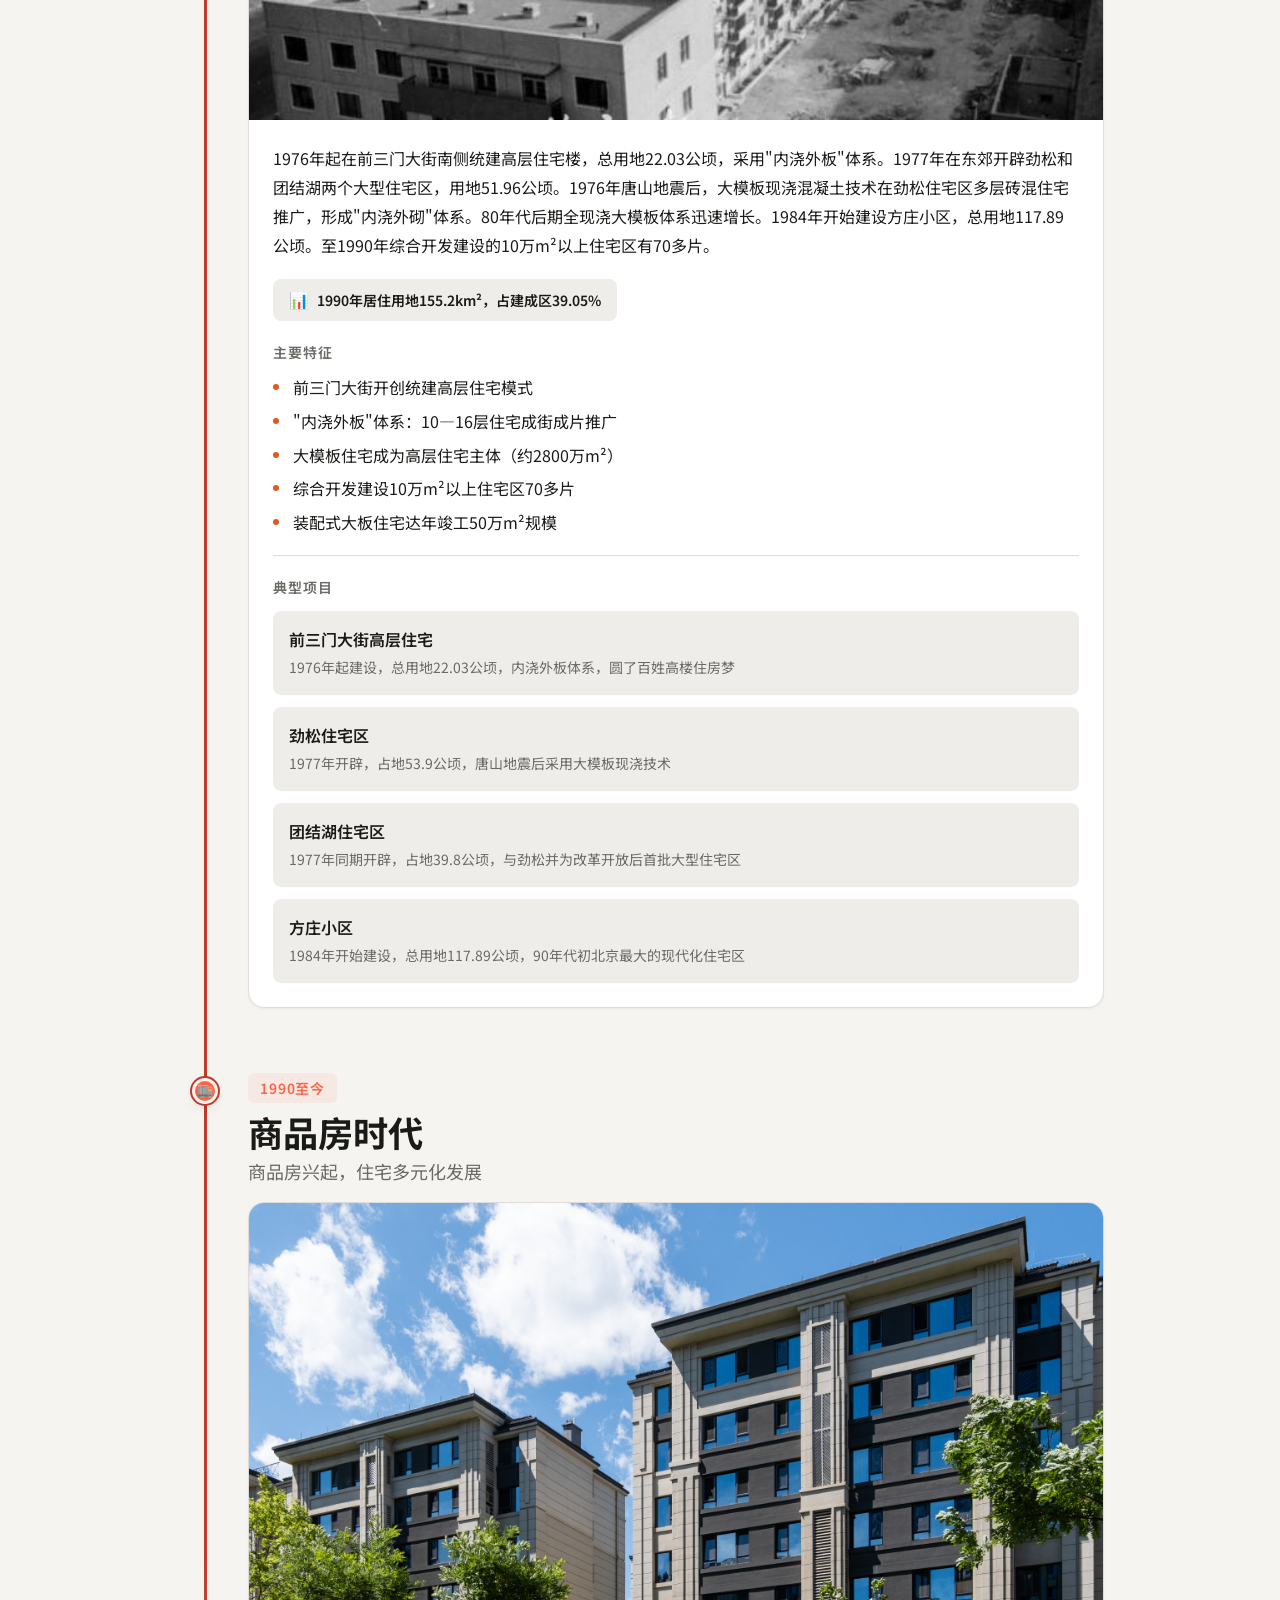
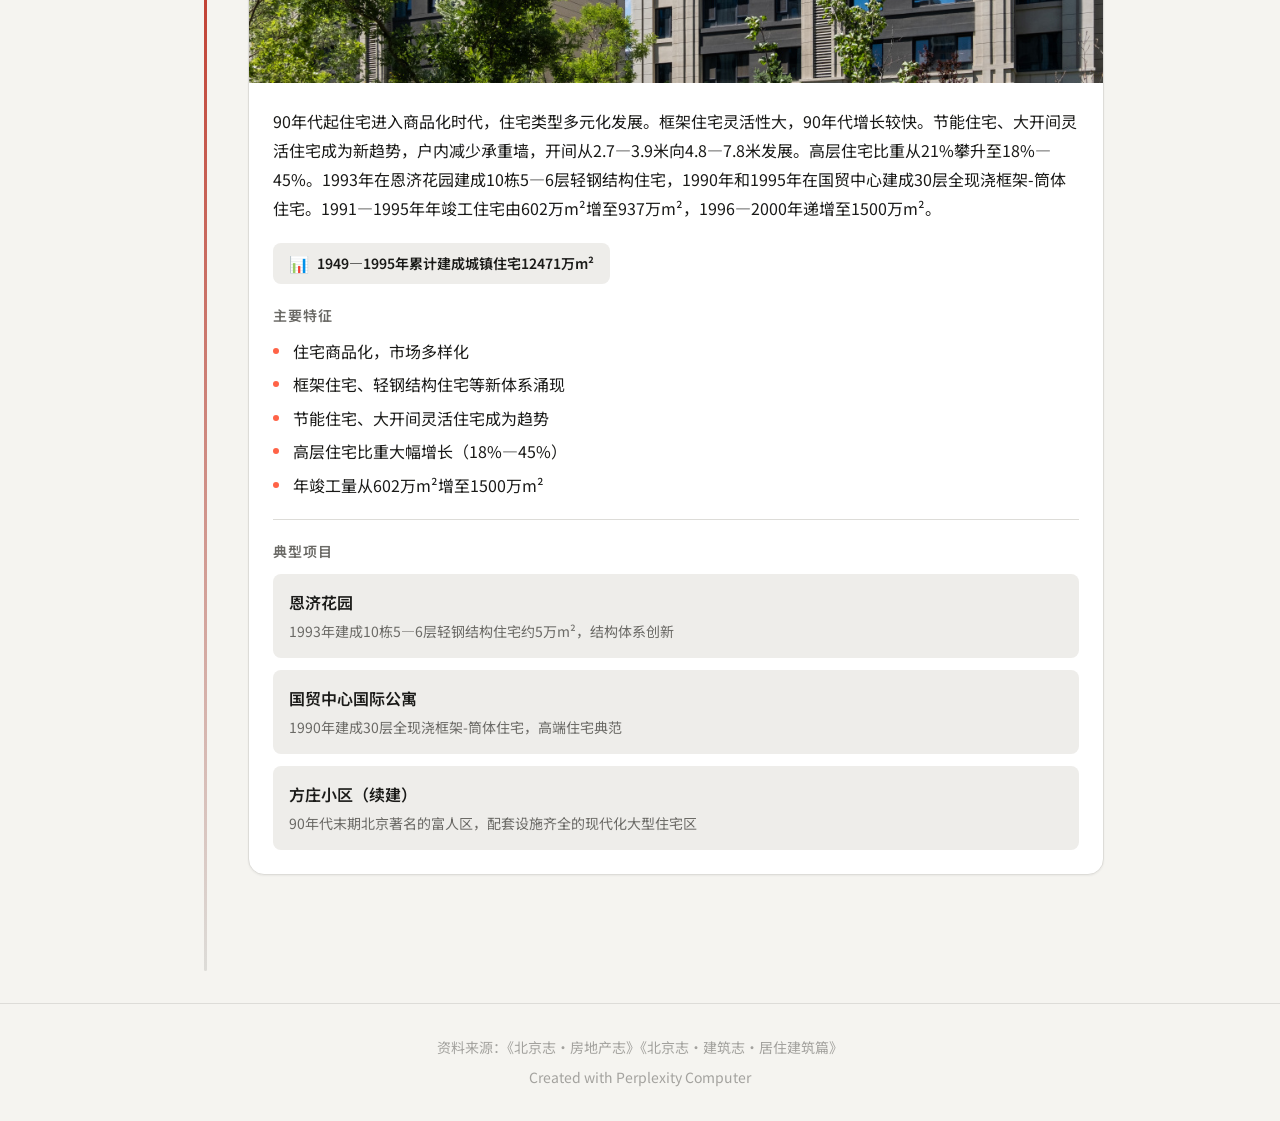
==== commit 0c355589: "将'行政区分布'重命名为'时空间分布'，更新所有页面导航和标题" ====
--- a/history.html
+++ b/history.html
@@ -29,7 +29,7 @@
   <div class="header-inner">
     <nav class="nav-bar">
       <a href="./index.html" class="nav-link">时间趋势</a>
-      <a href="./map.html" class="nav-link">行政区分布</a>
+      <a href="./map.html" class="nav-link">时空间分布</a>
       <a href="./history.html" class="nav-link active">发展历史</a>
     </nav>
     <h1 class="site-title">北京住宅发展历史演化</h1>
